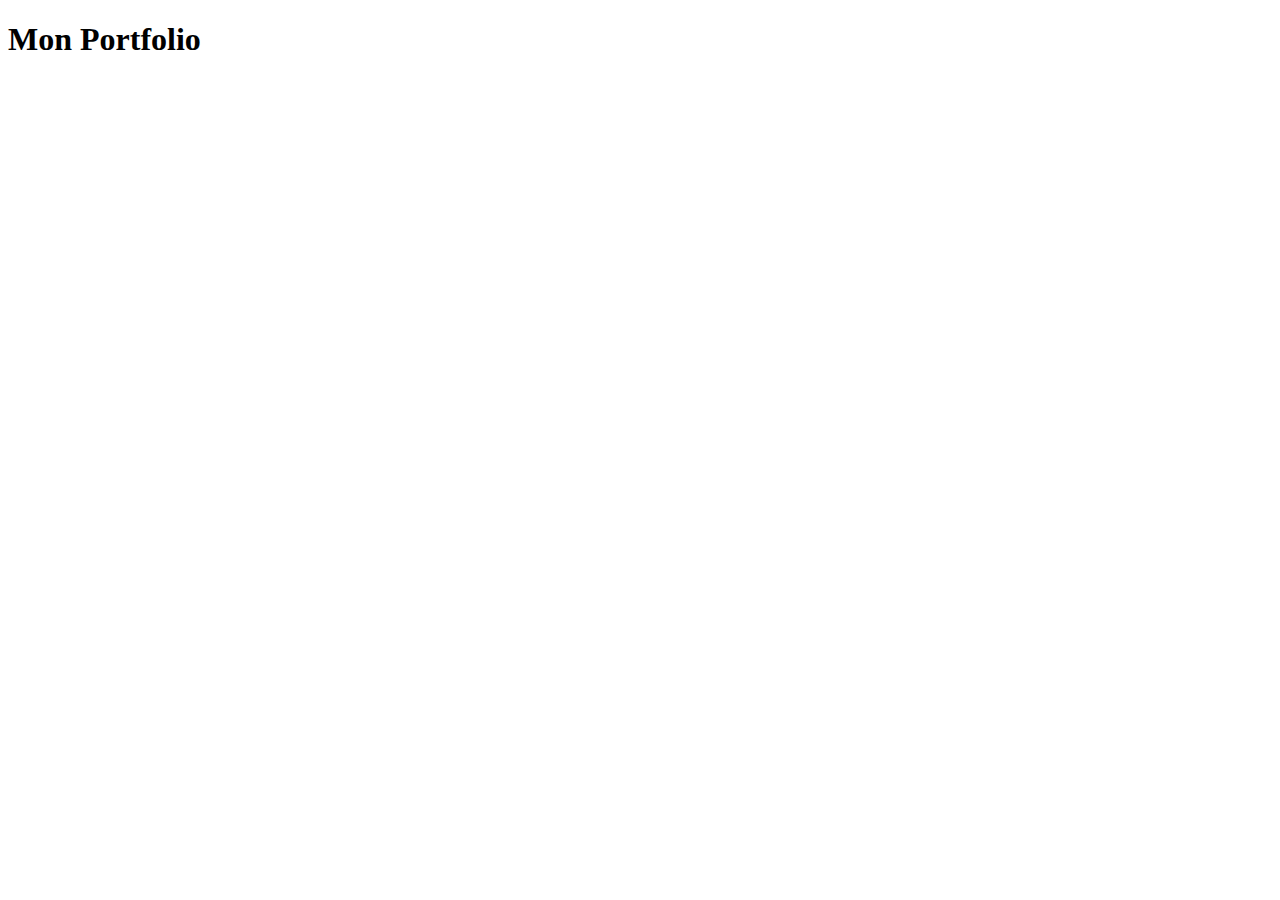
==== index.html @ 7bd14660 "initialisation du projet" ====
<!DOCTYPE html>
<html lang="en">
<head>
    <meta charset="UTF-8">
    <meta name="viewport" content="width=device-width, initial-scale=1.0">
    <title>Document</title>
</head>
<body>
    <h1>Mon Portfolio</h1>
</body>
</html>
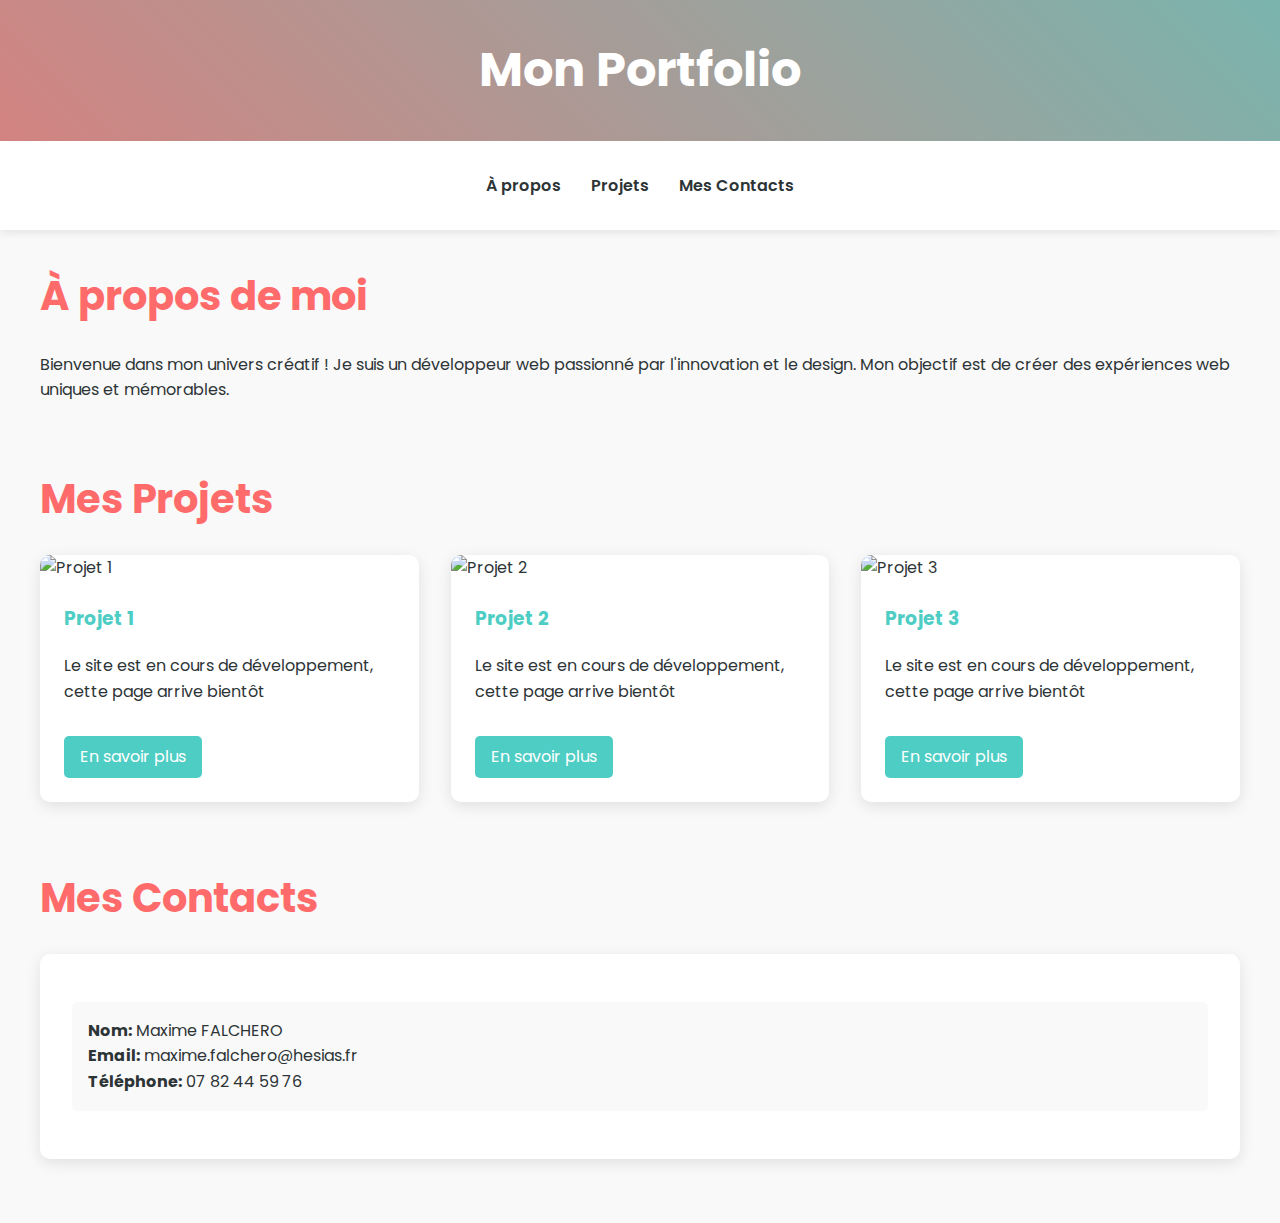
==== commit a4c2d4ce: "modifs index.html et creation de styles.css" ====
--- a/index.html
+++ b/index.html
@@ -1,11 +1,68 @@
 <!DOCTYPE html>
-<html lang="en">
+<html lang="fr">
 <head>
     <meta charset="UTF-8">
     <meta name="viewport" content="width=device-width, initial-scale=1.0">
-    <title>Document</title>
+    <title>Portfolio Créatif</title>
+    <link href="styles.css" rel="stylesheet" type="text/css" />
 </head>
 <body>
-    <h1>Mon Portfolio</h1>
+    <header>
+        <h1>Mon Portfolio</h1>
+    </header>
+    <nav>
+        <ul>
+            <li><a href="#apropos">À propos</a></li>
+            <li><a href="#projets">Projets</a></li>
+            <li><a href="#contacts">Mes Contacts</a></li>
+        </ul>
+    </nav>
+    <main>
+        <section id="apropos">
+            <h2>À propos de moi</h2>
+            <p>Bienvenue dans mon univers créatif ! Je suis un développeur web passionné par l'innovation et le design. Mon objectif est de créer des expériences web uniques et mémorables.</p>
+        </section>
+        <section id="projets">
+            <h2>Mes Projets</h2>
+            <div class="projects-grid">
+                <div class="project-card">
+                    <img src="/api/placeholder/400/200" alt="Projet 1">
+                    <div class="content">
+                        <h3>Projet 1</h3>
+                        <p>Le site est en cours de développement, cette page arrive bientôt</p>
+                        <a href="projet1.html">En savoir plus</a>
+                    </div>
+                </div>
+                <div class="project-card">
+                    <img src="/api/placeholder/400/200" alt="Projet 2">
+                    <div class="content">
+                        <h3>Projet 2</h3>
+                        <p>Le site est en cours de développement, cette page arrive bientôt</p>
+                        <a href="projet2.html">En savoir plus</a>
+                    </div>
+                </div>
+                <div class="project-card">
+                    <img src="/api/placeholder/400/200" alt="Projet 3">
+                    <div class="content">
+                        <h3>Projet 3</h3>
+                        <p>Le site est en cours de développement, cette page arrive bientôt</p>
+                        <a href="projet3.html">En savoir plus</a>
+                    </div>
+                </div>
+            </div>
+        </section>
+        <section id="contacts">
+            <h2>Mes Contacts</h2>
+            <div class="contacts-list">
+                <ul>
+                    <li>
+                        <strong>Nom:</strong> Maxime FALCHERO<br>
+                        <strong>Email:</strong> maxime.falchero@hesias.fr<br>
+                        <strong>Téléphone:</strong> 07 82 44 59 76
+                    </li>
+                </ul>
+            </div>
+        </section>
+    </main>
 </body>
 </html>--- a/styles.css
+++ b/styles.css
@@ -0,0 +1,161 @@
+@import url('https://fonts.googleapis.com/css2?family=Poppins:wght@300;400;600&display=swap');
+        
+:root {
+    --primary-color: #ff6b6b;
+    --secondary-color: #4ecdc4;
+    --text-color: #2d3436;
+    --bg-color: #f9f9f9;
+}
+
+body {
+    font-family: 'Poppins', sans-serif;
+    line-height: 1.6;
+    margin: 0;
+    padding: 0;
+    background-color: var(--bg-color);
+    color: var(--text-color);
+}
+
+header {
+    background-color: var(--primary-color);
+    color: white;
+    text-align: center;
+    padding: 2rem 0;
+    position: relative;
+    overflow: hidden;
+}
+
+header h1 {
+    font-size: 3rem;
+    margin: 0;
+    z-index: 1;
+    position: relative;
+}
+
+header::before {
+    content: "";
+    position: absolute;
+    top: -50%;
+    left: -50%;
+    width: 200%;
+    height: 200%;
+    background: linear-gradient(45deg, var(--primary-color), var(--secondary-color));
+    animation: rotate 20s linear infinite;
+    z-index: 0;
+}
+
+@keyframes rotate {
+    from { transform: rotate(0deg); }
+    to { transform: rotate(360deg); }
+}
+
+nav {
+    background-color: white;
+    box-shadow: 0 2px 10px rgba(0,0,0,0.1);
+    padding: 1rem 0;
+}
+
+nav ul {
+    list-style-type: none;
+    padding: 0;
+    display: flex;
+    justify-content: center;
+}
+
+nav ul li {
+    margin: 0 15px;
+}
+
+nav ul li a {
+    color: var(--text-color);
+    text-decoration: none;
+    font-weight: 600;
+    transition: color 0.3s ease;
+}
+
+nav ul li a:hover {
+    color: var(--primary-color);
+}
+
+main {
+    max-width: 1200px;
+    margin: 2rem auto;
+    padding: 0 2rem;
+}
+
+section {
+    margin-bottom: 4rem;
+}
+
+h2 {
+    color: var(--primary-color);
+    font-size: 2.5rem;
+    margin-bottom: 1.5rem;
+}
+
+.projects-grid {
+    display: grid;
+    grid-template-columns: repeat(auto-fit, minmax(300px, 1fr));
+    gap: 2rem;
+}
+
+.project-card {
+    background: white;
+    border-radius: 10px;
+    overflow: hidden;
+    box-shadow: 0 4px 15px rgba(0,0,0,0.1);
+    transition: transform 0.3s ease;
+}
+
+.project-card:hover {
+    transform: translateY(-5px);
+}
+
+.project-card img {
+    width: 100%;
+    height: 200px;
+    object-fit: cover;
+}
+
+.project-card .content {
+    padding: 1.5rem;
+}
+
+.project-card h3 {
+    margin-top: 0;
+    color: var(--secondary-color);
+}
+
+.project-card a {
+    display: inline-block;
+    margin-top: 1rem;
+    padding: 0.5rem 1rem;
+    background-color: var(--secondary-color);
+    color: white;
+    text-decoration: none;
+    border-radius: 5px;
+    transition: background-color 0.3s ease;
+}
+
+.project-card a:hover {
+    background-color: var(--primary-color);
+}
+
+.contacts-list {
+    background: white;
+    padding: 2rem;
+    border-radius: 10px;
+    box-shadow: 0 4px 15px rgba(0,0,0,0.1);
+}
+
+.contacts-list ul {
+    list-style-type: none;
+    padding: 0;
+}
+
+.contacts-list li {
+    margin-bottom: 1rem;
+    padding: 1rem;
+    background-color: var(--bg-color);
+    border-radius: 5px;
+}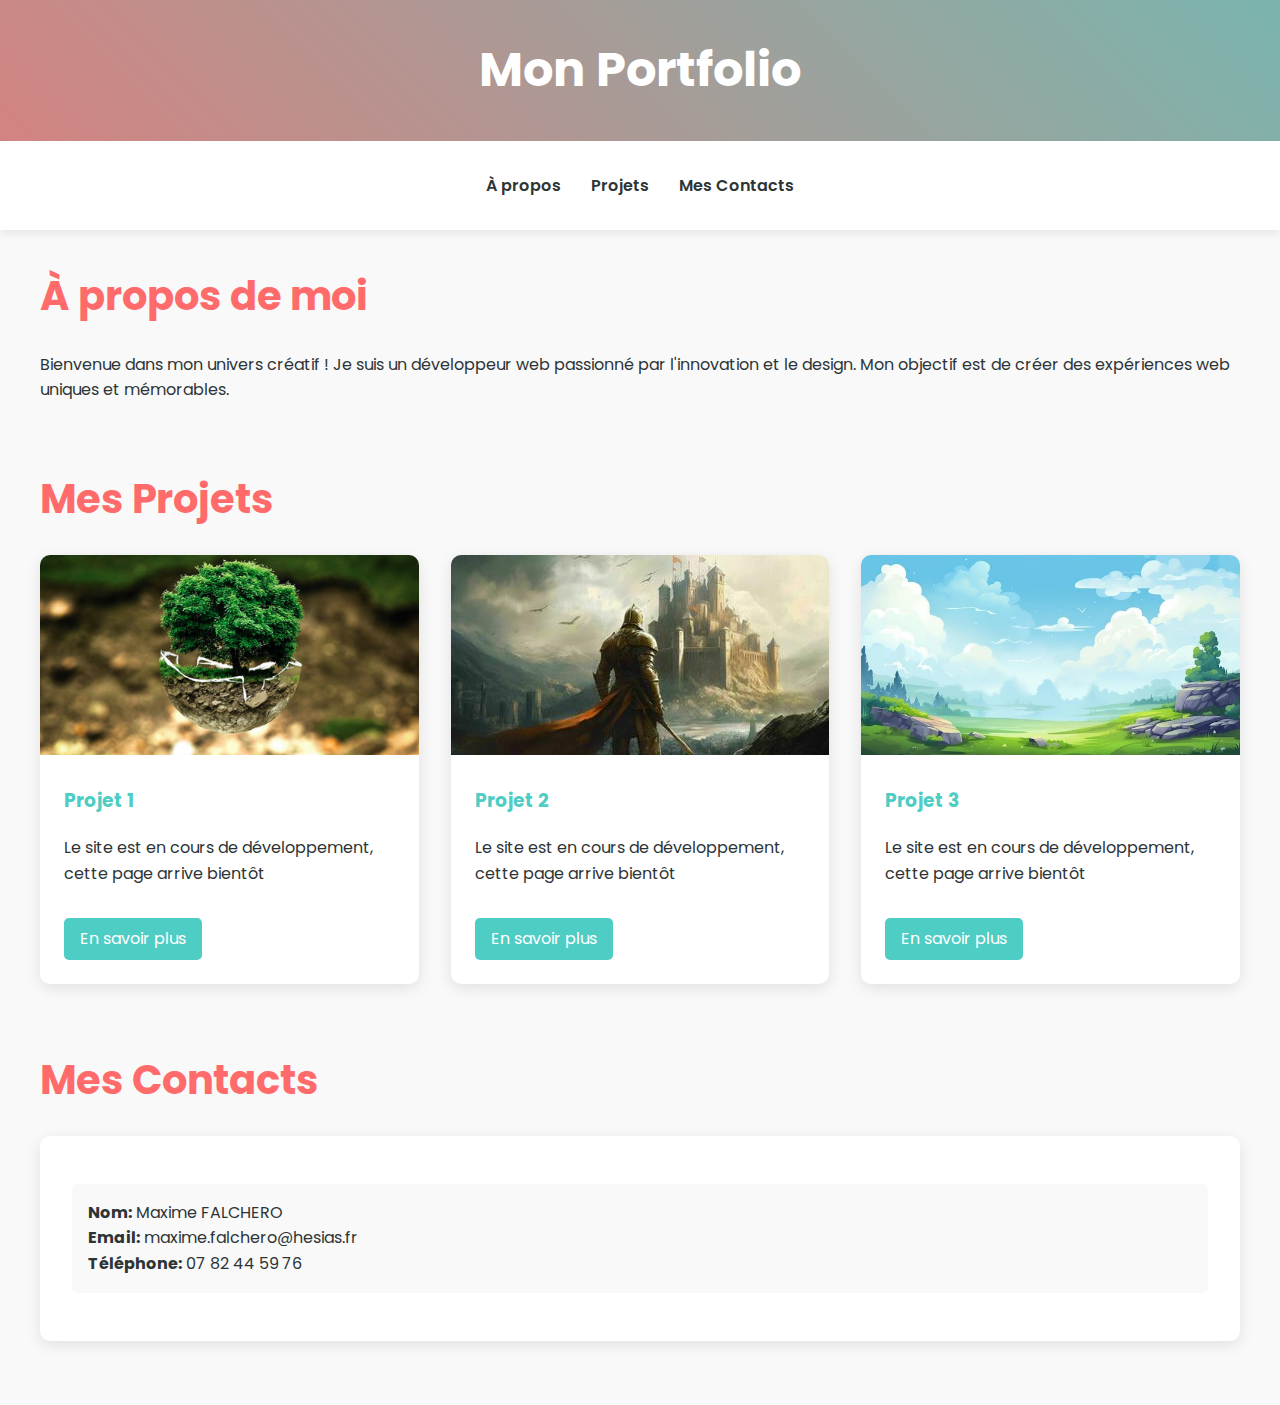
==== commit 7915d60f: "ajout des images pour les projets" ====
--- a/index.html
+++ b/index.html
@@ -26,7 +26,7 @@
             <h2>Mes Projets</h2>
             <div class="projects-grid">
                 <div class="project-card">
-                    <img src="/api/placeholder/400/200" alt="Projet 1">
+                    <img src="img\ecologie.jpg" alt="Projet 1">
                     <div class="content">
                         <h3>Projet 1</h3>
                         <p>Le site est en cours de développement, cette page arrive bientôt</p>
@@ -34,7 +34,7 @@
                     </div>
                 </div>
                 <div class="project-card">
-                    <img src="/api/placeholder/400/200" alt="Projet 2">
+                    <img src="img\fantasy.jpg" alt="Projet 2">
                     <div class="content">
                         <h3>Projet 2</h3>
                         <p>Le site est en cours de développement, cette page arrive bientôt</p>
@@ -42,7 +42,7 @@
                     </div>
                 </div>
                 <div class="project-card">
-                    <img src="/api/placeholder/400/200" alt="Projet 3">
+                    <img src="img\gaming.jpeg" alt="Projet 3">
                     <div class="content">
                         <h3>Projet 3</h3>
                         <p>Le site est en cours de développement, cette page arrive bientôt</p>
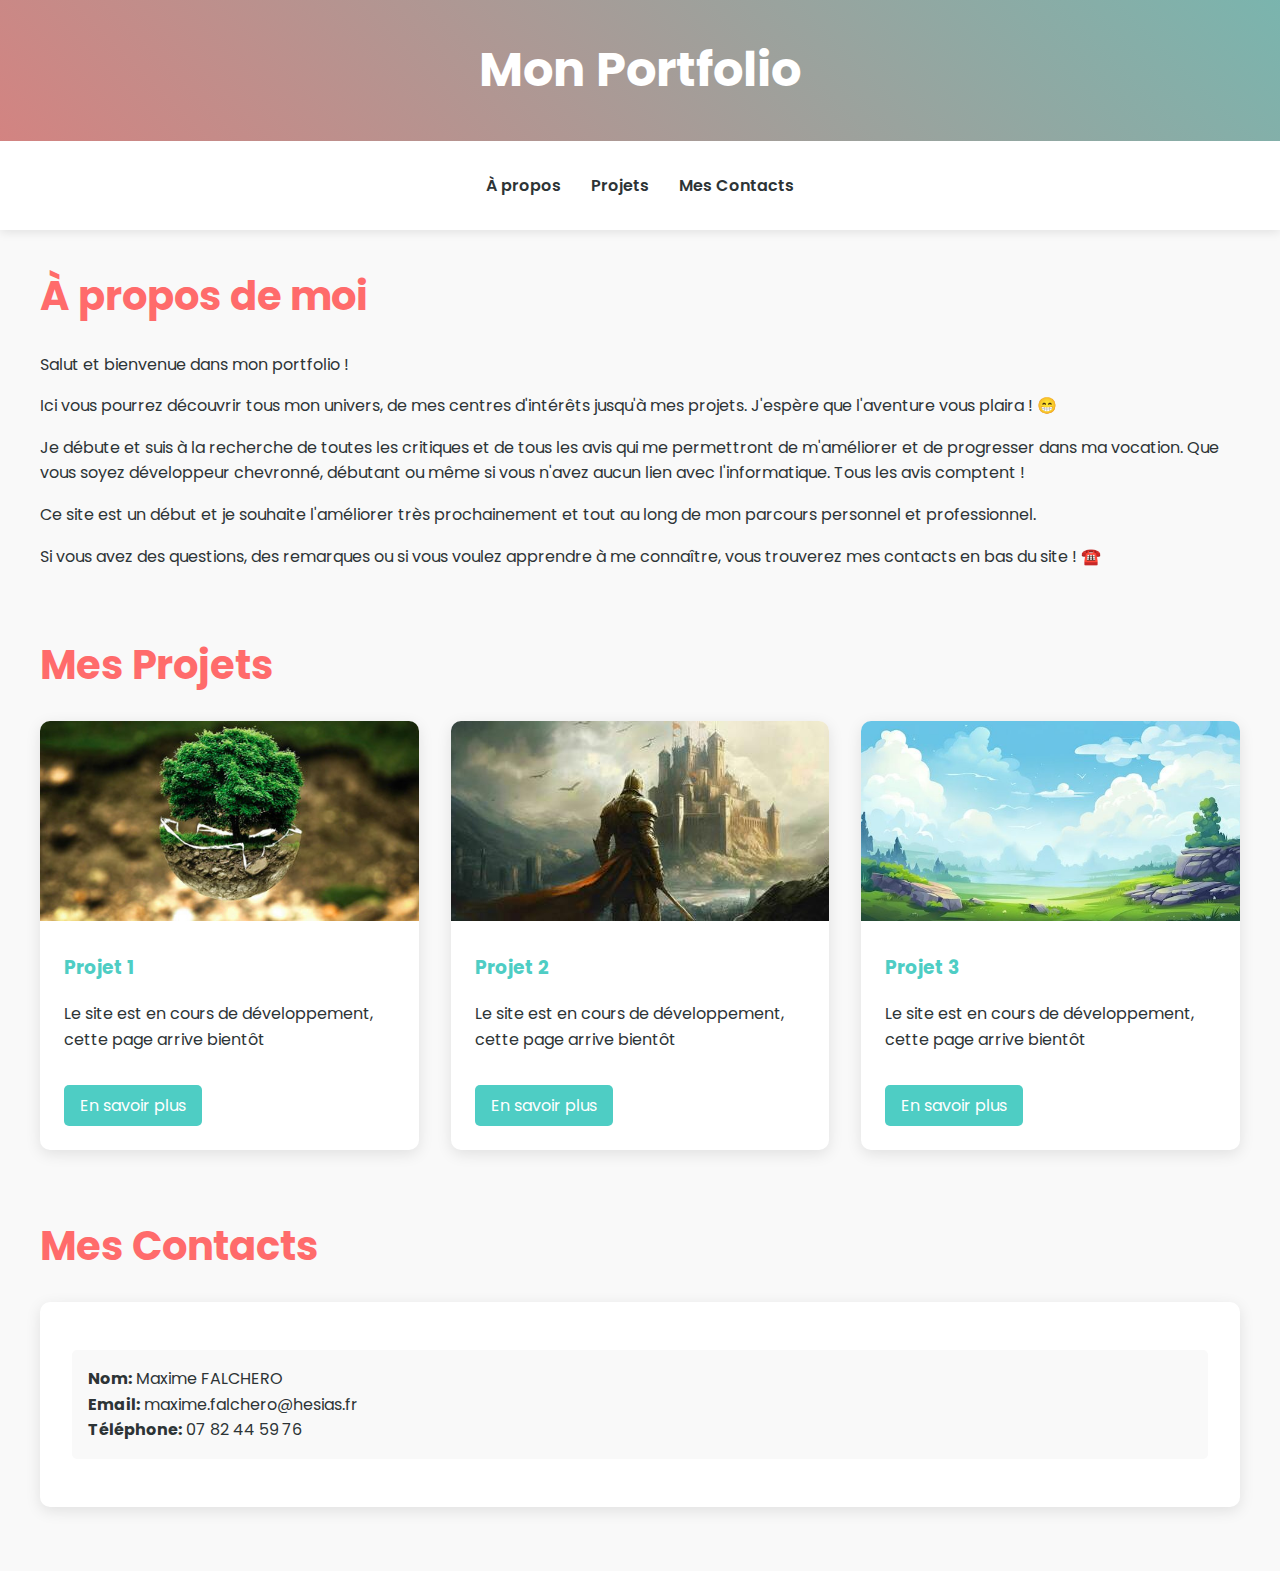
==== commit f80946ce: "modifications texte index.html" ====
--- a/index.html
+++ b/index.html
@@ -20,7 +20,11 @@
     <main>
         <section id="apropos">
             <h2>À propos de moi</h2>
-            <p>Bienvenue dans mon univers créatif ! Je suis un développeur web passionné par l'innovation et le design. Mon objectif est de créer des expériences web uniques et mémorables.</p>
+            <p>Salut et bienvenue dans mon portfolio !</p>
+            <p>Ici vous pourrez découvrir tous mon univers, de mes centres d'intérêts jusqu'à mes projets. J'espère que l'aventure vous plaira ! 😁</p>
+            <p>Je débute et suis à la recherche de toutes les critiques et de tous les avis qui me permettront de m'améliorer et de progresser dans ma vocation. Que vous soyez développeur chevronné, débutant ou même si vous n'avez aucun lien avec l'informatique. Tous les avis comptent !</p>
+            <p>Ce site est un début et je souhaite l'améliorer très prochainement et tout au long de mon parcours personnel et professionnel.</p>
+            <p>Si vous avez des questions, des remarques ou si vous voulez apprendre à me connaître, vous trouverez mes contacts en bas du site ! ☎️</p>
         </section>
         <section id="projets">
             <h2>Mes Projets</h2>
